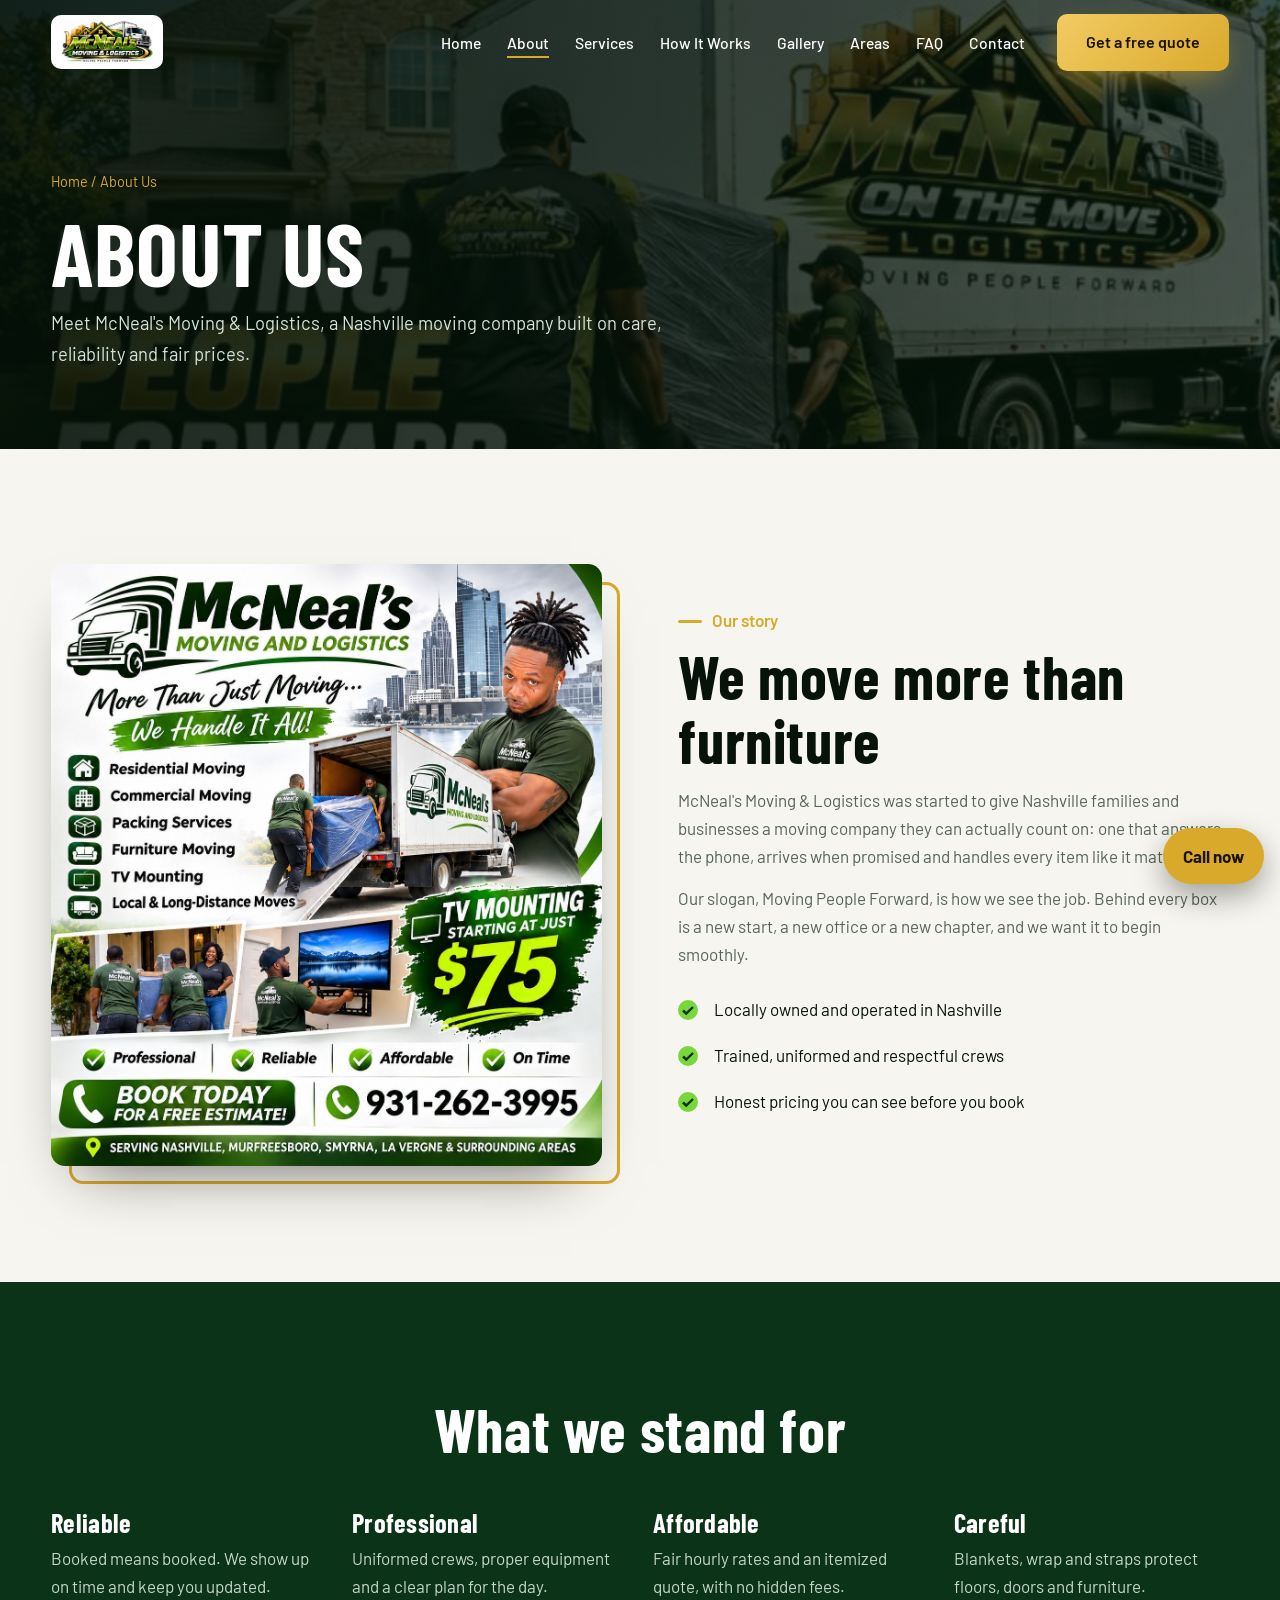
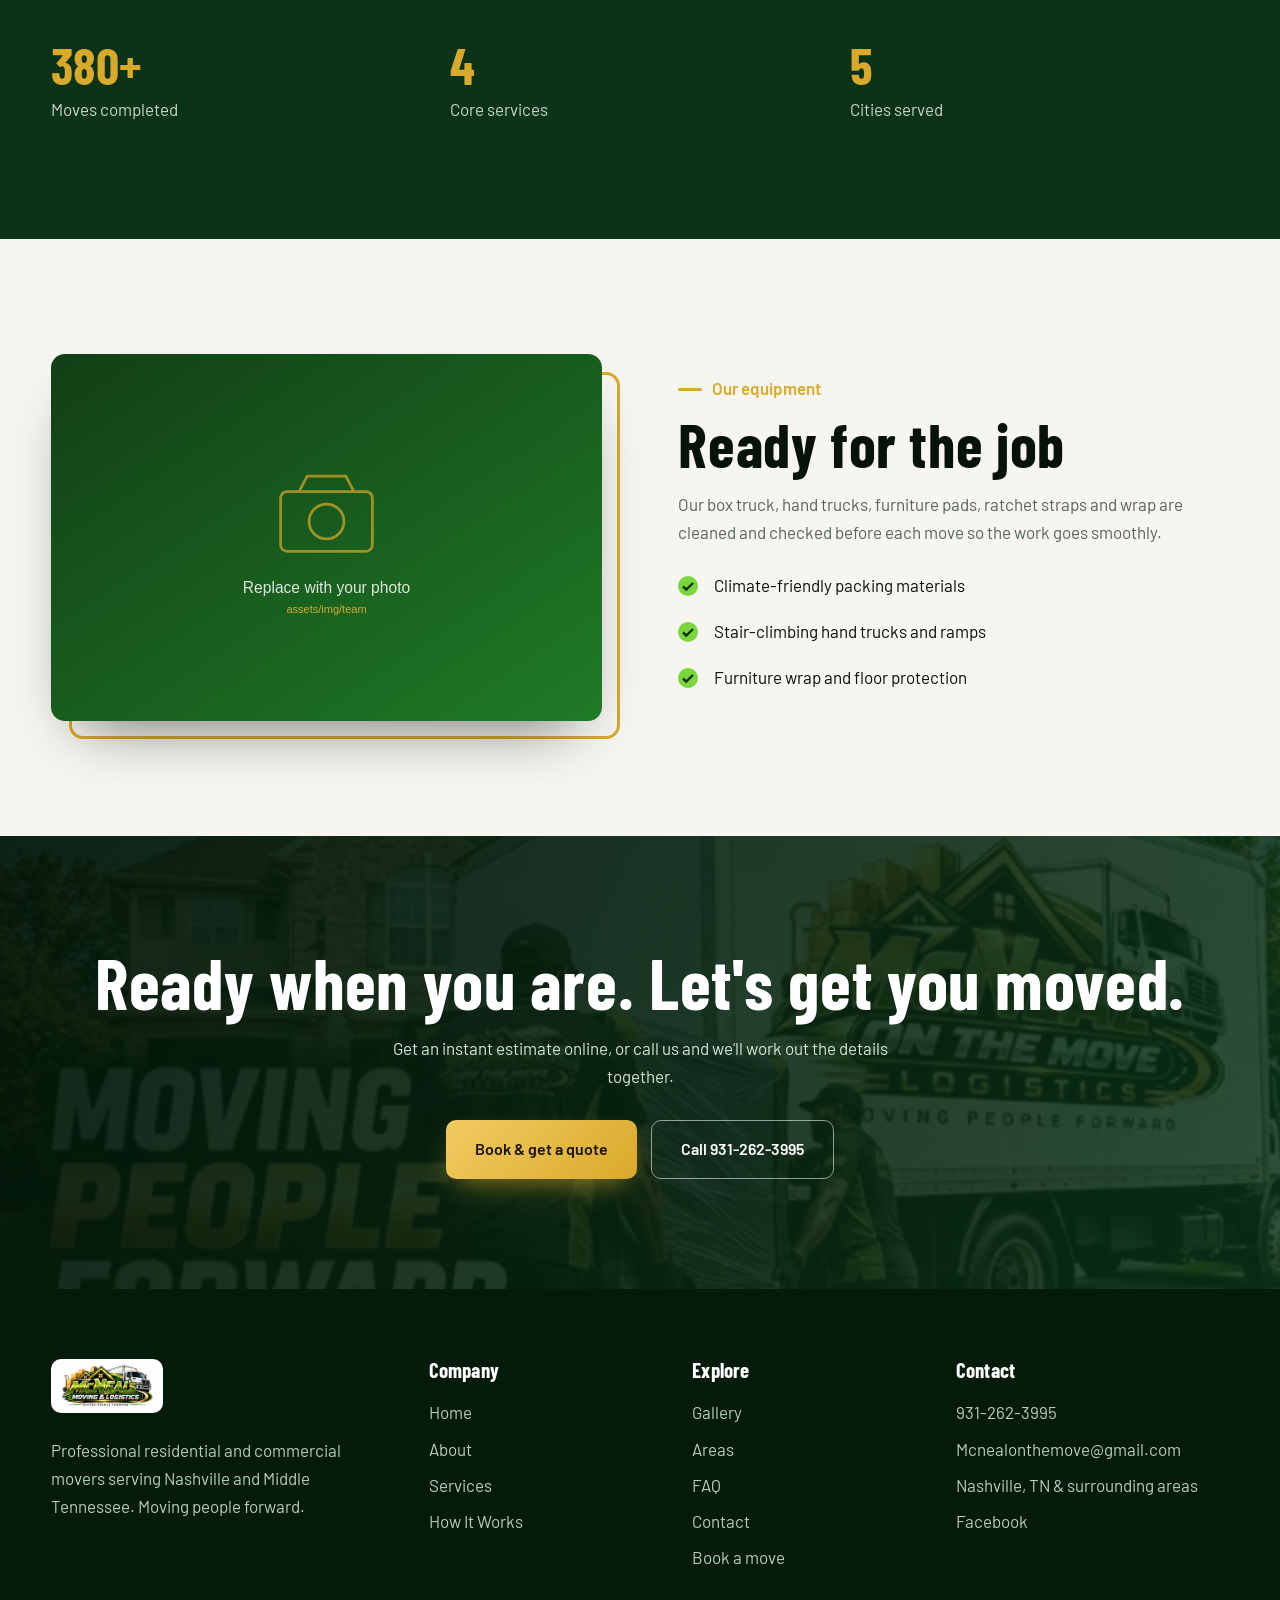
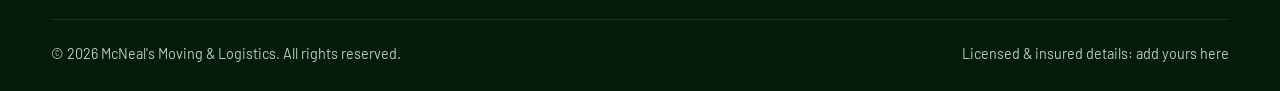
==== about.html @ 2e7971ed "created all website pages" ====
<!doctype html>
<html lang="en">
  <head>
    <meta charset="utf-8" />
    <meta
      name="viewport"
      content="width=device-width,initial-scale=1"
    />
    <title>
      About Us | McNeal's Moving &amp; Logistics, Nashville
      TN
    </title>
    <meta
      name="description"
      content="Meet McNeal's Moving & Logistics, a Nashville moving company built on care, reliability and fair prices."
    />
    <link
      rel="icon"
      href="assets/img/logo.jpg"
    />
    <link
      rel="preconnect"
      href="https://fonts.googleapis.com"
    />
    <link
      rel="preconnect"
      href="https://fonts.gstatic.com"
      crossorigin
    />
    <link
      href="https://fonts.googleapis.com/css2?family=Barlow+Condensed:wght@600;700&family=Barlow:wght@400;500;600&display=swap"
      rel="stylesheet"
    />
    <link
      rel="stylesheet"
      href="css/style.css"
    />
  </head>
  <body
    data-page="about"
    data-title="About Us"
    data-sub="Meet McNeal's Moving & Logistics, a Nashville moving company built on care, reliability and fair prices."
  >
    <main>
      <section class="sec">
        <div class="wrap split">
          <div class="pic rv">
            <img
              src="assets/img/flyer.jpg"
              alt="McNeal's team"
              loading="lazy"
            />
          </div>
          <div class="rv">
            <span class="tag">Our story</span>
            <h2>We move more than furniture</h2>
            <p>
              McNeal's Moving &amp; Logistics was started to
              give Nashville families and businesses a
              moving company they can actually count on: one
              that answers the phone, arrives when promised
              and handles every item like it matters.
            </p>
            <p style="margin-top: 14px">
              Our slogan, Moving People Forward, is how we
              see the job. Behind every box is a new start,
              a new office or a new chapter, and we want it
              to begin smoothly.
            </p>
            <ul
              class="ticks"
              style="margin-top: 18px"
            >
              <li>
                Locally owned and operated in Nashville
              </li>
              <li>
                Trained, uniformed and respectful crews
              </li>
              <li>
                Honest pricing you can see before you book
              </li>
            </ul>
          </div>
        </div>
      </section>
      <section class="sec dark">
        <div class="wrap">
          <div class="center rv">
            <h2>What we stand for</h2>
          </div>
          <div class="grid g4">
            <div class="rv">
              <h3>Reliable</h3>
              <p>
                Booked means booked. We show up on time and
                keep you updated.
              </p>
            </div>
            <div class="rv">
              <h3>Professional</h3>
              <p>
                Uniformed crews, proper equipment and a
                clear plan for the day.
              </p>
            </div>
            <div class="rv">
              <h3>Affordable</h3>
              <p>
                Fair hourly rates and an itemized quote,
                with no hidden fees.
              </p>
            </div>
            <div class="rv">
              <h3>Careful</h3>
              <p>
                Blankets, wrap and straps protect floors,
                doors and furniture.
              </p>
            </div>
          </div>
          <div class="stats">
            <div>
              <b
                data-n="500"
                data-s="+"
                >0</b
              ><span>Moves completed</span>
            </div>
            <div>
              <b data-n="5">0</b><span>Core services</span>
            </div>
            <div>
              <b data-n="6">0</b><span>Cities served</span>
            </div>
          </div>
        </div>
      </section>
      <section class="sec">
        <div class="wrap split rev">
          <div class="rv">
            <span class="tag">Our equipment</span>
            <h2>Ready for the job</h2>
            <p>
              Our box truck, hand trucks, furniture pads,
              ratchet straps and wrap are cleaned and
              checked before each move so the work goes
              smoothly.
            </p>
            <ul
              class="ticks"
              style="margin-top: 16px"
            >
              <li>Climate-friendly packing materials</li>
              <li>Stair-climbing hand trucks and ramps</li>
              <li>Furniture wrap and floor protection</li>
            </ul>
          </div>
          <div class="pic rv">
            <img
              src="assets/img/team.svg"
              alt="Our crew"
              loading="lazy"
            />
          </div>
        </div>
      </section>
    </main>
    <script src="js/main.js"></script>
  </body>
</html>
---- css/style.css ----
:root {
  --g: #0a3318;
  --g2: #1c7a2b;
  --lime: #7ad63c;
  --gold: #d9a92b;
  --ink: #07130a;
  --paper: #f6f5ef;
  --mut: #56655a;
  --r: 14px;
}
* {
  box-sizing: border-box;
  margin: 0;
  padding: 0;
}
html {
  scroll-behavior: smooth;
}
body {
  font:
    17px/1.65 "Barlow",
    sans-serif;
  color: var(--ink);
  background: var(--paper);
  overflow-x: hidden;
}
img {
  max-width: 100%;
  display: block;
}
a {
  color: inherit;
  text-decoration: none;
}
ul {
  list-style: none;
}
h1,
h2,
h3,
h4 {
  font-family: "Barlow Condensed", sans-serif;
  line-height: 1.05;
  font-weight: 700;
  letter-spacing: 0.01em;
}
h2 {
  font-size: clamp(2.3rem, 5vw, 3.8rem);
  margin-bottom: 14px;
}
h3 {
  font-size: 1.65rem;
  margin-bottom: 8px;
}
p {
  color: var(--mut);
}
.dark p {
  color: #c5d6c8;
}
.wrap {
  width: min(1200px, 92%);
  margin: auto;
}
.sec {
  padding: clamp(64px, 9vw, 120px) 0;
}
.dark {
  background: var(--g);
  color: #fff;
}
.alt {
  background: #ecebe1;
}
.lead {
  max-width: 640px;
  font-size: 1.12rem;
}
.center {
  text-align: center;
}
.center .lead {
  margin: auto;
}
.tag {
  display: inline-block;
  color: var(--gold);
  font-weight: 600;
  margin-bottom: 10px;
  padding-left: 34px;
  position: relative;
}
.tag:before {
  content: "";
  position: absolute;
  left: 0;
  top: 50%;
  width: 24px;
  height: 3px;
  background: var(--gold);
  border-radius: 3px;
}
.btn {
  display: inline-flex;
  align-items: center;
  gap: 0.5rem;
  padding: 0.95rem 1.8rem;
  border-radius: 10px;
  font-weight: 600;
  font-size: 1rem;
  border: 0;
  cursor: pointer;
  transition: 0.3s;
  font-family: inherit;
}
.btn-gold {
  background: linear-gradient(135deg, #f2cb62, var(--gold));
  color: #1b1405;
  box-shadow: 0 12px 30px -10px rgba(217, 169, 43, 0.7);
}
.btn-gold:hover {
  transform: translateY(-3px);
}
.btn-line {
  border: 1.5px solid rgba(255, 255, 255, 0.55);
  color: #fff;
}
.btn-line:hover {
  background: #fff;
  color: var(--g);
}
.btn-dk {
  background: var(--g);
  color: #fff;
}
.btn-dk:hover {
  background: var(--g2);
}
:focus-visible {
  outline: 3px solid var(--gold);
  outline-offset: 3px;
}
/* header */
#hd {
  position: fixed;
  inset: 0 0 auto;
  z-index: 50;
  transition: 0.35s;
  padding: 14px 0;
}
#hd.solid {
  background: rgba(6, 30, 14, 0.94);
  backdrop-filter: blur(12px);
  padding: 8px 0;
  box-shadow: 0 10px 30px rgba(0, 0, 0, 0.25);
}
#hd .wrap {
  display: flex;
  align-items: center;
  gap: 20px;
}
nav {
  margin-left: auto;
  margin-right: 12px;
}
.logo {
  background: #fff;
  border-radius: 10px;
  padding: 4px 10px;
}
.logo img {
  height: 46px;
  width: auto;
}
nav ul {
  display: flex;
  gap: 26px;
  align-items: center;
}
nav a {
  color: #fff;
  font-weight: 500;
  font-size: 0.98rem;
  position: relative;
  padding: 6px 0;
}
nav a:after {
  content: "";
  position: absolute;
  left: 0;
  bottom: 0;
  height: 2px;
  width: 0;
  background: var(--gold);
  transition: 0.3s;
}
nav a:hover:after,
nav a.on:after {
  width: 100%;
}
.burger {
  margin-left: auto;
  display: none;
  background: none;
  border: 0;
  width: 44px;
  height: 44px;
  cursor: pointer;
  position: relative;
  z-index: 60;
}
.burger i {
  position: absolute;
  left: 10px;
  right: 10px;
  height: 2px;
  background: #fff;
  transition: 0.3s;
}
.burger i:nth-child(1) {
  top: 15px;
}
.burger i:nth-child(2) {
  top: 21px;
}
.burger i:nth-child(3) {
  top: 27px;
}
.burger.x i:nth-child(1) {
  top: 21px;
  transform: rotate(45deg);
}
.burger.x i:nth-child(2) {
  opacity: 0;
}
.burger.x i:nth-child(3) {
  top: 21px;
  transform: rotate(-45deg);
}
@media (max-width: 1060px) {
  .burger {
    display: block;
  }
  nav {
    margin: 0;
    position: fixed;
    inset: 0;
    background: var(--g);
    display: flex;
    align-items: center;
    justify-content: center;
    transform: translateX(100%);
    transition: 0.45s;
    z-index: 55;
  }
  nav.open {
    transform: none;
  }
  nav ul {
    flex-direction: column;
    gap: 18px;
    text-align: center;
  }
  nav a {
    font-size: 1.5rem;
  }
  .hd-cta {
    display: none;
  }
}
/* hero */
.hero {
  position: relative;
  min-height: 100svh;
  background-position: 78% center !important;
  display: flex;
  align-items: center;
  color: #fff;
  overflow: hidden;
  background: #06190b url(../assets/img/hero.jpg)
    center/cover;
}
.hero:before {
  content: "";
  position: absolute;
  inset: 0;
  background: linear-gradient(
    100deg,
    rgba(3, 16, 7, 0.95) 20%,
    rgba(3, 22, 9, 0.7) 62%,
    rgba(3, 16, 7, 0.78)
  );
  z-index: 1;
}
#scene {
  position: absolute;
  left: 0;
  right: 0;
  bottom: 0;
  width: 100%;
  height: 46%;
  z-index: 2;
}
.hero .wrap {
  position: relative;
  z-index: 3;
  padding: 112px 0 175px;
}
.hero h1 {
  font-size: clamp(3rem, min(9vw, 15vh), 7.2rem);
  text-transform: uppercase;
  max-width: 900px;
  line-height: 0.92;
}
.hero h1 span {
  display: inline-block;
  overflow: hidden;
  vertical-align: top;
}
.hero h1 b {
  display: inline-block;
  transform: translateY(105%);
  animation: up 0.9s cubic-bezier(0.2, 0.8, 0.2, 1) forwards;
  animation-delay: calc(0.15s * var(--i));
}
.hero h1 em {
  font-style: normal;
  color: var(--gold);
}
@keyframes up {
  to {
    transform: none;
  }
}
.hero p {
  max-width: 560px;
  font-size: 1.2rem;
  margin: 22px 0 32px;
  color: #dcebde;
  opacity: 0;
  animation: fade 1s 0.9s forwards;
}
.hero .btns {
  opacity: 0;
  animation: fade 1s 1.1s forwards;
}
@keyframes fade {
  to {
    opacity: 1;
  }
}
.btns {
  display: flex;
  gap: 14px;
  flex-wrap: wrap;
}
.float {
  position: absolute;
  right: 4%;
  z-index: 3;
  background: rgba(255, 255, 255, 0.1);
  backdrop-filter: blur(14px);
  border: 1px solid rgba(255, 255, 255, 0.25);
  border-radius: var(--r);
  padding: 16px 22px;
  color: #fff;
  animation: bob 5s ease-in-out infinite;
}
.float b {
  display: block;
  font: 700 2.2rem "Barlow Condensed";
  color: var(--gold);
}
.f1 {
  top: 24%;
}
.f2 {
  top: 44%;
  animation-delay: -2.5s;
}
@keyframes bob {
  50% {
    transform: translateY(-12px);
  }
}
@media (max-width: 900px) {
  .float {
    display: none;
  }
  .hero .wrap {
    padding-bottom: 150px;
  }
  #scene {
    height: 34%;
  }
}
.banner {
  position: relative;
  padding: 170px 0 80px;
  color: #fff;
  background: #06190b url(../assets/img/hero.jpg)
    center/cover;
}
.banner:before {
  content: "";
  position: absolute;
  inset: 0;
  background: linear-gradient(
    100deg,
    rgba(3, 16, 7, 0.92),
    rgba(3, 22, 9, 0.7)
  );
}
.banner .wrap {
  position: relative;
}
.banner h1 {
  font-size: clamp(2.8rem, 7vw, 5.5rem);
  text-transform: uppercase;
}
.banner p {
  color: #d4e4d7;
  max-width: 620px;
  margin-top: 10px;
  font-size: 1.15rem;
}
.crumb {
  font-size: 0.9rem;
  color: var(--gold);
  margin-bottom: 12px;
}
/* strip */
.strip {
  background: var(--gold);
  color: #1b1405;
  overflow: hidden;
  white-space: nowrap;
  padding: 16px 0;
  font: 700 1.35rem "Barlow Condensed";
  text-transform: uppercase;
}
.strip div {
  display: inline-flex;
  gap: 50px;
  animation: mq 28s linear infinite;
  padding-right: 50px;
}
@keyframes mq {
  to {
    transform: translateX(-50%);
  }
}
/* grids/cards */
.grid {
  display: grid;
  gap: 26px;
  margin-top: 48px;
}
.g3 {
  grid-template-columns: repeat(
    auto-fit,
    minmax(290px, 1fr)
  );
}
.g4 {
  grid-template-columns: repeat(
    auto-fit,
    minmax(230px, 1fr)
  );
}
.g2 {
  grid-template-columns: repeat(
    auto-fit,
    minmax(340px, 1fr)
  );
}
.card {
  background: #fff;
  border-radius: var(--r);
  overflow: hidden;
  box-shadow: 0 24px 50px -30px rgba(7, 40, 16, 0.55);
  transition: 0.4s;
  border: 1px solid #e4e2d4;
}
.card:hover {
  transform: translateY(-6px);
}
.card .im {
  overflow: hidden;
}
.card img {
  aspect-ratio: 16/10;
  object-fit: cover;
  width: 100%;
  transition: 0.7s;
}
.card:hover img {
  transform: scale(1.07);
}
.card .b {
  padding: 24px 26px 28px;
}
.card .more {
  display: inline-block;
  margin-top: 12px;
  font-weight: 600;
  color: var(--g2);
  border-bottom: 2px solid var(--gold);
}
.split {
  display: grid;
  grid-template-columns: 1fr 1fr;
  gap: clamp(30px, 6vw, 80px);
  align-items: center;
}
.split.rev > :first-child {
  order: 2;
}
@media (max-width: 860px) {
  .split {
    grid-template-columns: 1fr;
  }
  .split.rev > :first-child {
    order: 0;
  }
}
.pic {
  position: relative;
}
.pic img {
  border-radius: var(--r);
  width: 100%;
  box-shadow: 0 30px 60px -30px rgba(0, 0, 0, 0.6);
}
.pic:after {
  content: "";
  position: absolute;
  inset: 18px -18px -18px 18px;
  border: 3px solid var(--gold);
  border-radius: var(--r);
  z-index: -1;
}
.ticks li {
  padding: 9px 0 9px 36px;
  position: relative;
  color: var(--ink);
}
.dark .ticks li {
  color: #eef6ef;
}
.ticks li:before {
  content: "";
  position: absolute;
  left: 0;
  top: 14px;
  width: 20px;
  height: 20px;
  border-radius: 50%;
  background: var(--lime)
    url("data:image/svg+xml,%3Csvg xmlns='http://www.w3.org/2000/svg' viewBox='0 0 20 20'%3E%3Cpath d='M5 10.5l3.2 3L15 7' fill='none' stroke='%230a3318' stroke-width='2.4'/%3E%3C/svg%3E");
}
.stats {
  display: grid;
  grid-template-columns: repeat(
    auto-fit,
    minmax(150px, 1fr)
  );
  gap: 20px;
  margin-top: 34px;
}
.stats b {
  display: block;
  font: 700 3.2rem "Barlow Condensed";
  color: var(--gold);
}
.stats span {
  color: #c5d6c8;
}
.steps {
  counter-reset: s;
  display: grid;
  gap: 0;
  margin-top: 48px;
  position: relative;
}
.steps li {
  counter-increment: s;
  display: grid;
  grid-template-columns: 70px 1fr;
  gap: 20px;
  padding: 0 0 38px;
  position: relative;
}
.steps li:before {
  content: counter(s);
  width: 54px;
  height: 54px;
  border-radius: 50%;
  background: var(--gold);
  color: #1b1405;
  display: grid;
  place-items: center;
  font: 700 1.6rem "Barlow Condensed";
  z-index: 1;
}
.steps li:after {
  content: "";
  position: absolute;
  left: 26px;
  top: 54px;
  bottom: 0;
  width: 2px;
  background: rgba(217, 169, 43, 0.45);
}
.steps li:last-child:after {
  display: none;
}
.steps h3 {
  color: inherit;
}
.promo {
  background: linear-gradient(
    120deg,
    var(--g) 40%,
    #13602a
  );
  color: #fff;
  border-radius: 22px;
  padding: clamp(30px, 5vw, 64px);
  display: flex;
  gap: 30px;
  align-items: center;
  justify-content: space-between;
  flex-wrap: wrap;
  position: relative;
  overflow: hidden;
}
.promo:after {
  content: "$75";
  position: absolute;
  right: -10px;
  bottom: -60px;
  font: 700 14rem "Barlow Condensed";
  color: rgba(122, 214, 60, 0.1);
  line-height: 1;
}
.promo > * {
  position: relative;
  z-index: 1;
}
.promo h2 {
  margin: 0;
}
/* faq */
details {
  background: #fff;
  border: 1px solid #e1dfd0;
  border-radius: var(--r);
  padding: 20px 26px;
  margin-bottom: 14px;
  transition: 0.3s;
}
details[open] {
  border-color: var(--gold);
  box-shadow: 0 18px 40px -28px rgba(0, 0, 0, 0.5);
}
summary {
  cursor: pointer;
  font: 700 1.35rem "Barlow Condensed";
  list-style: none;
  display: flex;
  justify-content: space-between;
  gap: 16px;
}
summary::-webkit-details-marker {
  display: none;
}
summary:after {
  content: "+";
  color: var(--gold);
  font-size: 1.7rem;
  line-height: 1;
}
details[open] summary:after {
  content: "\2212";
}
details p {
  margin-top: 10px;
}
/* testimonials */
.tm {
  display: grid;
  grid-auto-flow: column;
  grid-auto-columns: min(380px, 84%);
  gap: 22px;
  overflow-x: auto;
  scroll-snap-type: x mandatory;
  padding: 10px 4px 26px;
  margin-top: 40px;
}
.tm::-webkit-scrollbar {
  height: 6px;
}
.tm::-webkit-scrollbar-thumb {
  background: var(--gold);
  border-radius: 9px;
}
.tm figure {
  scroll-snap-align: start;
  background: #fff;
  border-radius: var(--r);
  padding: 28px;
  border: 1px solid #e4e2d4;
}
.tm blockquote {
  font-size: 1.1rem;
  color: var(--ink);
  margin-bottom: 16px;
}
.tm figcaption {
  font-weight: 600;
  color: var(--g2);
}
.st {
  color: var(--gold);
  letter-spacing: 3px;
  margin-bottom: 10px;
}
.chips {
  display: flex;
  flex-wrap: wrap;
  gap: 12px;
  margin-top: 30px;
}
.chips span {
  padding: 10px 20px;
  border-radius: 99px;
  border: 1.5px solid rgba(217, 169, 43, 0.7);
  font-weight: 500;
}
.dark .chips span {
  color: #fff;
}
/* gallery */
.filters {
  display: flex;
  gap: 10px;
  flex-wrap: wrap;
  margin: 30px 0 0;
}
.filters button {
  padding: 10px 20px;
  border-radius: 99px;
  border: 1.5px solid var(--g);
  background: none;
  font: 600 1rem "Barlow";
  cursor: pointer;
  transition: 0.3s;
}
.filters button.on,
.filters button:hover {
  background: var(--g);
  color: #fff;
}
.gal {
  columns: 3 280px;
  column-gap: 18px;
  margin-top: 34px;
}
.gal figure {
  break-inside: avoid;
  margin-bottom: 18px;
  border-radius: var(--r);
  overflow: hidden;
  position: relative;
  cursor: zoom-in;
}
.gal img {
  width: 100%;
  transition: 0.6s;
}
.gal figure:hover img {
  transform: scale(1.06);
}
.gal figcaption {
  position: absolute;
  left: 0;
  right: 0;
  bottom: 0;
  padding: 40px 18px 14px;
  color: #fff;
  background: linear-gradient(
    transparent,
    rgba(0, 0, 0, 0.8)
  );
  font-weight: 600;
}
.gal figure.hide {
  display: none;
}
.ba {
  position: relative;
  aspect-ratio: 3/2;
  border-radius: var(--r);
  overflow: hidden;
  user-select: none;
  --p: 50%;
  box-shadow: 0 24px 50px -28px rgba(0, 0, 0, 0.6);
}
.ba img {
  position: absolute;
  inset: 0;
  width: 100%;
  height: 100%;
  object-fit: cover;
}
.ba .bf {
  position: absolute;
  inset: 0;
  clip-path: inset(0 calc(100% - var(--p)) 0 0);
}
.ba .ln {
  position: absolute;
  top: 0;
  bottom: 0;
  left: var(--p);
  width: 3px;
  background: var(--gold);
  transform: translateX(-50%);
}
.ba .ln:after {
  content: "\2194";
  position: absolute;
  top: 50%;
  left: 50%;
  transform: translate(-50%, -50%);
  width: 44px;
  height: 44px;
  border-radius: 50%;
  background: var(--gold);
  display: grid;
  place-items: center;
  font-weight: 700;
}
.ba input {
  position: absolute;
  inset: 0;
  width: 100%;
  height: 100%;
  opacity: 0;
  cursor: ew-resize;
  touch-action: pan-y;
}
.ba i {
  position: absolute;
  top: 14px;
  padding: 4px 12px;
  background: rgba(0, 0, 0, 0.65);
  color: #fff;
  border-radius: 99px;
  font-size: 0.85rem;
  font-style: normal;
}
.ba i:nth-of-type(1) {
  left: 14px;
}
.ba i:nth-of-type(2) {
  right: 14px;
}
#lb {
  position: fixed;
  inset: 0;
  background: rgba(0, 0, 0, 0.92);
  z-index: 100;
  display: none;
  place-items: center;
  padding: 20px;
  cursor: zoom-out;
}
#lb.on {
  display: grid;
}
#lb img {
  max-height: 88vh;
  border-radius: 10px;
}
/* forms */
.form {
  background: #fff;
  border-radius: 18px;
  padding: clamp(22px, 4vw, 40px);
  border: 1px solid #e1dfd0;
}
.fg {
  display: grid;
  grid-template-columns: repeat(
    auto-fit,
    minmax(220px, 1fr)
  );
  gap: 18px;
  margin-bottom: 18px;
}
label {
  display: block;
  font-weight: 600;
  font-size: 0.95rem;
  margin-bottom: 6px;
}
input,
select,
textarea {
  width: 100%;
  padding: 13px 14px;
  border: 1.5px solid #d3d1c1;
  border-radius: 10px;
  font: inherit;
  background: #fbfbf7;
  transition: 0.2s;
}
input:focus,
select:focus,
textarea:focus {
  border-color: var(--g2);
  outline: 0;
  box-shadow: 0 0 0 4px rgba(28, 122, 43, 0.15);
}
input[type="range"] {
  padding: 0;
  accent-color: var(--g2);
}
.opts {
  display: flex;
  gap: 10px;
  flex-wrap: wrap;
}
.opts label {
  margin: 0;
  flex: 1;
  min-width: 110px;
  cursor: pointer;
}
.opts input {
  display: none;
}
.opts span {
  display: block;
  text-align: center;
  padding: 12px;
  border: 1.5px solid #d3d1c1;
  border-radius: 10px;
  font-weight: 600;
  transition: 0.2s;
}
.opts input:checked + span {
  background: var(--g);
  border-color: var(--g);
  color: #fff;
}
.chk {
  display: flex;
  gap: 10px;
  align-items: center;
  padding: 12px 14px;
  border: 1.5px solid #d3d1c1;
  border-radius: 10px;
  cursor: pointer;
  font-weight: 500;
  margin: 0;
}
.chk input {
  width: 20px;
  height: 20px;
  accent-color: var(--g2);
}
.bk {
  display: grid;
  grid-template-columns: 1fr 380px;
  gap: 34px;
  align-items: start;
}
@media (max-width: 980px) {
  .bk {
    grid-template-columns: 1fr;
  }
}
.sum {
  position: sticky;
  top: 96px;
  background: var(--g);
  color: #fff;
  border-radius: 18px;
  padding: 30px;
}
.sum h3 {
  color: var(--gold);
}
.sum li {
  display: flex;
  justify-content: space-between;
  gap: 12px;
  padding: 9px 0;
  border-bottom: 1px solid rgba(255, 255, 255, 0.12);
  color: #dcebde;
}
.sum .tot {
  display: flex;
  justify-content: space-between;
  align-items: end;
  margin-top: 18px;
}
.sum .tot b {
  font: 700 3.4rem "Barlow Condensed";
  color: var(--gold);
  line-height: 1;
}
.sum small {
  color: #a9bdae;
  display: block;
  margin-top: 10px;
}
.ok {
  text-align: center;
  padding: 40px 10px;
}
.ok h2 {
  color: var(--g2);
}
.msg {
  margin-top: 14px;
  font-weight: 600;
}
.err {
  color: #b3261e;
}
.ct {
  display: flex;
  gap: 16px;
  align-items: flex-start;
  margin-bottom: 22px;
}
.ct i {
  width: 50px;
  height: 50px;
  border-radius: 12px;
  background: var(--g);
  color: var(--gold);
  display: grid;
  place-items: center;
  font-style: normal;
  font-size: 1.3rem;
  flex: none;
}
.ct b {
  display: block;
}
.map {
  border: 0;
  width: 100%;
  height: 380px;
  border-radius: var(--r);
  margin-top: 30px;
  filter: saturate(0.8);
}
.cta {
  background:
    linear-gradient(
      115deg,
      rgba(3, 22, 9, 0.94),
      rgba(10, 51, 24, 0.84)
    ),
    url(../assets/img/hero.jpg) center/cover;
  color: #fff;
  text-align: center;
  padding: clamp(70px, 9vw, 110px) 0;
}
.cta h2 {
  font-size: clamp(2.4rem, 6vw, 4.4rem);
}
.cta p {
  color: #d4e4d7;
  margin: 0 auto 30px;
  max-width: 560px;
}
.cta .btns {
  justify-content: center;
}
footer {
  background: #041a0a;
  color: #b9ccbd;
  padding: 70px 0 26px;
}
footer .gr {
  display: grid;
  grid-template-columns: 1.5fr 1fr 1fr 1.2fr;
  gap: 36px;
}
@media (max-width: 860px) {
  footer .gr {
    grid-template-columns: 1fr 1fr;
  }
}
@media (max-width: 520px) {
  footer .gr {
    grid-template-columns: 1fr;
  }
}
footer h4 {
  color: #fff;
  font-size: 1.3rem;
  margin-bottom: 14px;
}
footer li {
  padding: 4px 0;
}
footer a:hover {
  color: var(--gold);
}
footer .cp {
  border-top: 1px solid rgba(255, 255, 255, 0.1);
  margin-top: 44px;
  padding-top: 22px;
  font-size: 0.9rem;
  display: flex;
  justify-content: space-between;
  flex-wrap: wrap;
  gap: 10px;
}
.wa {
  position: fixed;
  right: 16px;
  bottom: 16px;
  z-index: 40;
  background: var(--gold);
  color: #1b1405;
  font-weight: 700;
  padding: 14px 20px;
  border-radius: 99px;
  box-shadow: 0 12px 30px rgba(0, 0, 0, 0.35);
}
.js .rv {
  opacity: 0;
  transform: translateY(26px);
  transition:
    opacity 0.8s,
    transform 0.8s;
  transition-delay: var(--d, 0s);
}
.js .rv.in {
  opacity: 1;
  transform: none;
}
@media (prefers-reduced-motion: reduce) {
  * {
    animation: none !important;
    transition: none !important;
  }
  .js .rv {
    opacity: 1;
    transform: none;
  }
  .hero h1 b {
    transform: none;
  }
  .hero p,
  .hero .btns {
    opacity: 1;
  }
}

.hero-grid {
  display: grid;
  grid-template-columns: 1.3fr 0.7fr;
  gap: clamp(30px, 6vw, 90px);
  align-items: center;
}
.hero h1 {
  font-size: clamp(3rem, min(8vw, 11.5vh), 6.2rem);
}
.rule {
  width: 96px;
  height: 4px;
  background: linear-gradient(
    90deg,
    var(--gold),
    var(--lime)
  );
  border-radius: 4px;
  margin: 26px 0 0;
  transform-origin: left;
  transform: scaleX(0);
  animation: rl 1s 0.8s cubic-bezier(0.2, 0.8, 0.2, 1)
    forwards;
}
@keyframes rl {
  to {
    transform: none;
  }
}
.hero .rule + p {
  margin-top: 20px;
}
.trust {
  display: flex;
  flex-wrap: wrap;
  gap: 10px 28px;
  margin-top: 34px;
  padding-top: 22px;
  border-top: 1px solid rgba(255, 255, 255, 0.2);
  max-width: 560px;
  opacity: 0;
  animation: fade 1s 1.4s forwards;
}
.trust li {
  position: relative;
  padding-left: 22px;
  font-weight: 500;
  color: #e8f2ea;
}
.trust li:before {
  content: "";
  position: absolute;
  left: 0;
  top: 9px;
  width: 10px;
  height: 10px;
  border-radius: 50%;
  background: var(--lime);
}
.panel {
  background: linear-gradient(
    160deg,
    rgba(255, 255, 255, 0.14),
    rgba(255, 255, 255, 0.05)
  );
  backdrop-filter: blur(16px);
  border: 1px solid rgba(255, 255, 255, 0.25);
  border-top: 3px solid var(--gold);
  border-radius: var(--r);
  padding: 30px;
  box-shadow: 0 40px 80px -30px rgba(0, 0, 0, 0.7);
  opacity: 0;
  transform: translateY(30px);
  animation: pin 1s 1.1s cubic-bezier(0.2, 0.8, 0.2, 1)
    forwards;
}
@keyframes pin {
  to {
    opacity: 1;
    transform: none;
  }
}
.panel h3 {
  color: #fff;
  font-size: 1.7rem;
  margin-bottom: 8px;
}
.panel li {
  display: flex;
  justify-content: space-between;
  gap: 14px;
  padding: 13px 0;
  border-bottom: 1px solid rgba(255, 255, 255, 0.16);
  color: #cfe0d2;
}
.panel li b {
  color: #fff;
  font-weight: 600;
  text-align: right;
}
.panel .btn {
  width: 100%;
  justify-content: center;
  margin-top: 22px;
}
.panel small {
  display: block;
  text-align: center;
  margin-top: 14px;
  color: #b7cbba;
}
@media (max-width: 960px) {
  .hero-grid {
    grid-template-columns: 1fr;
  }
  .panel {
    display: none;
  }
}
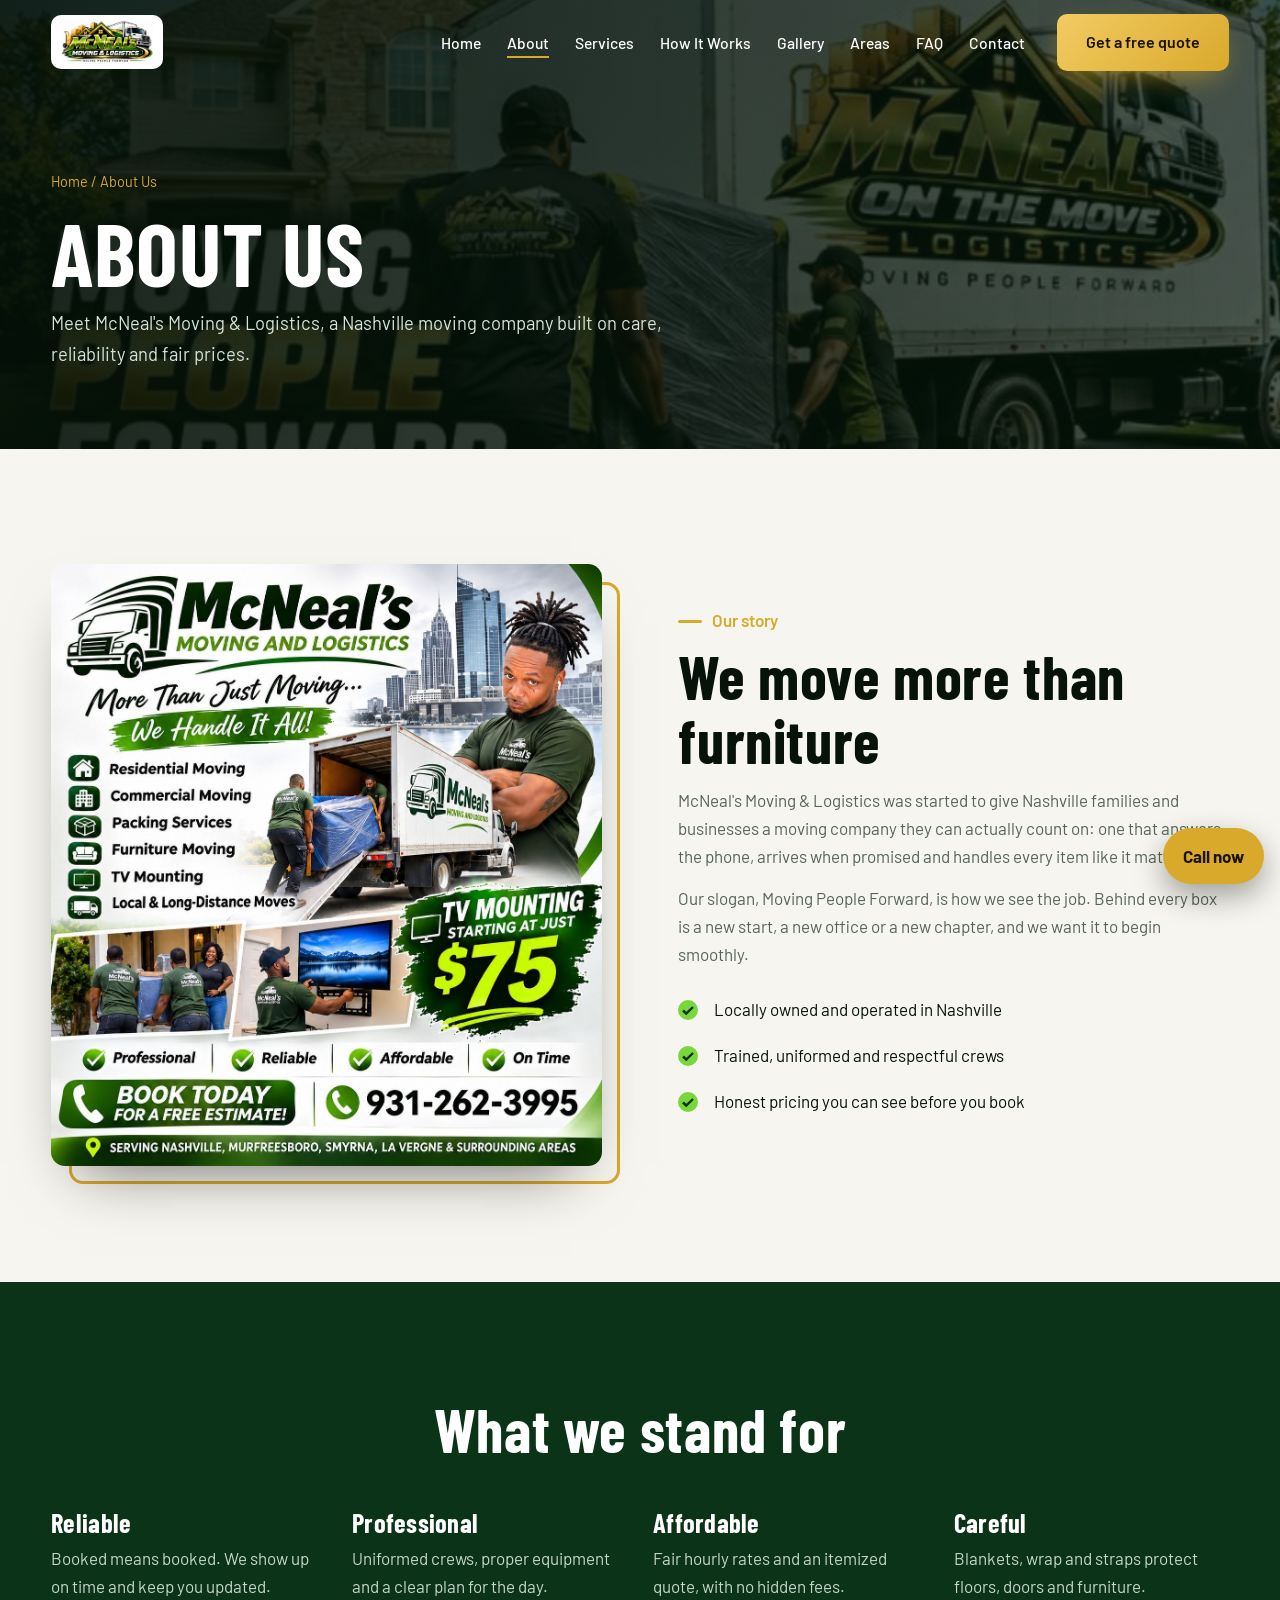
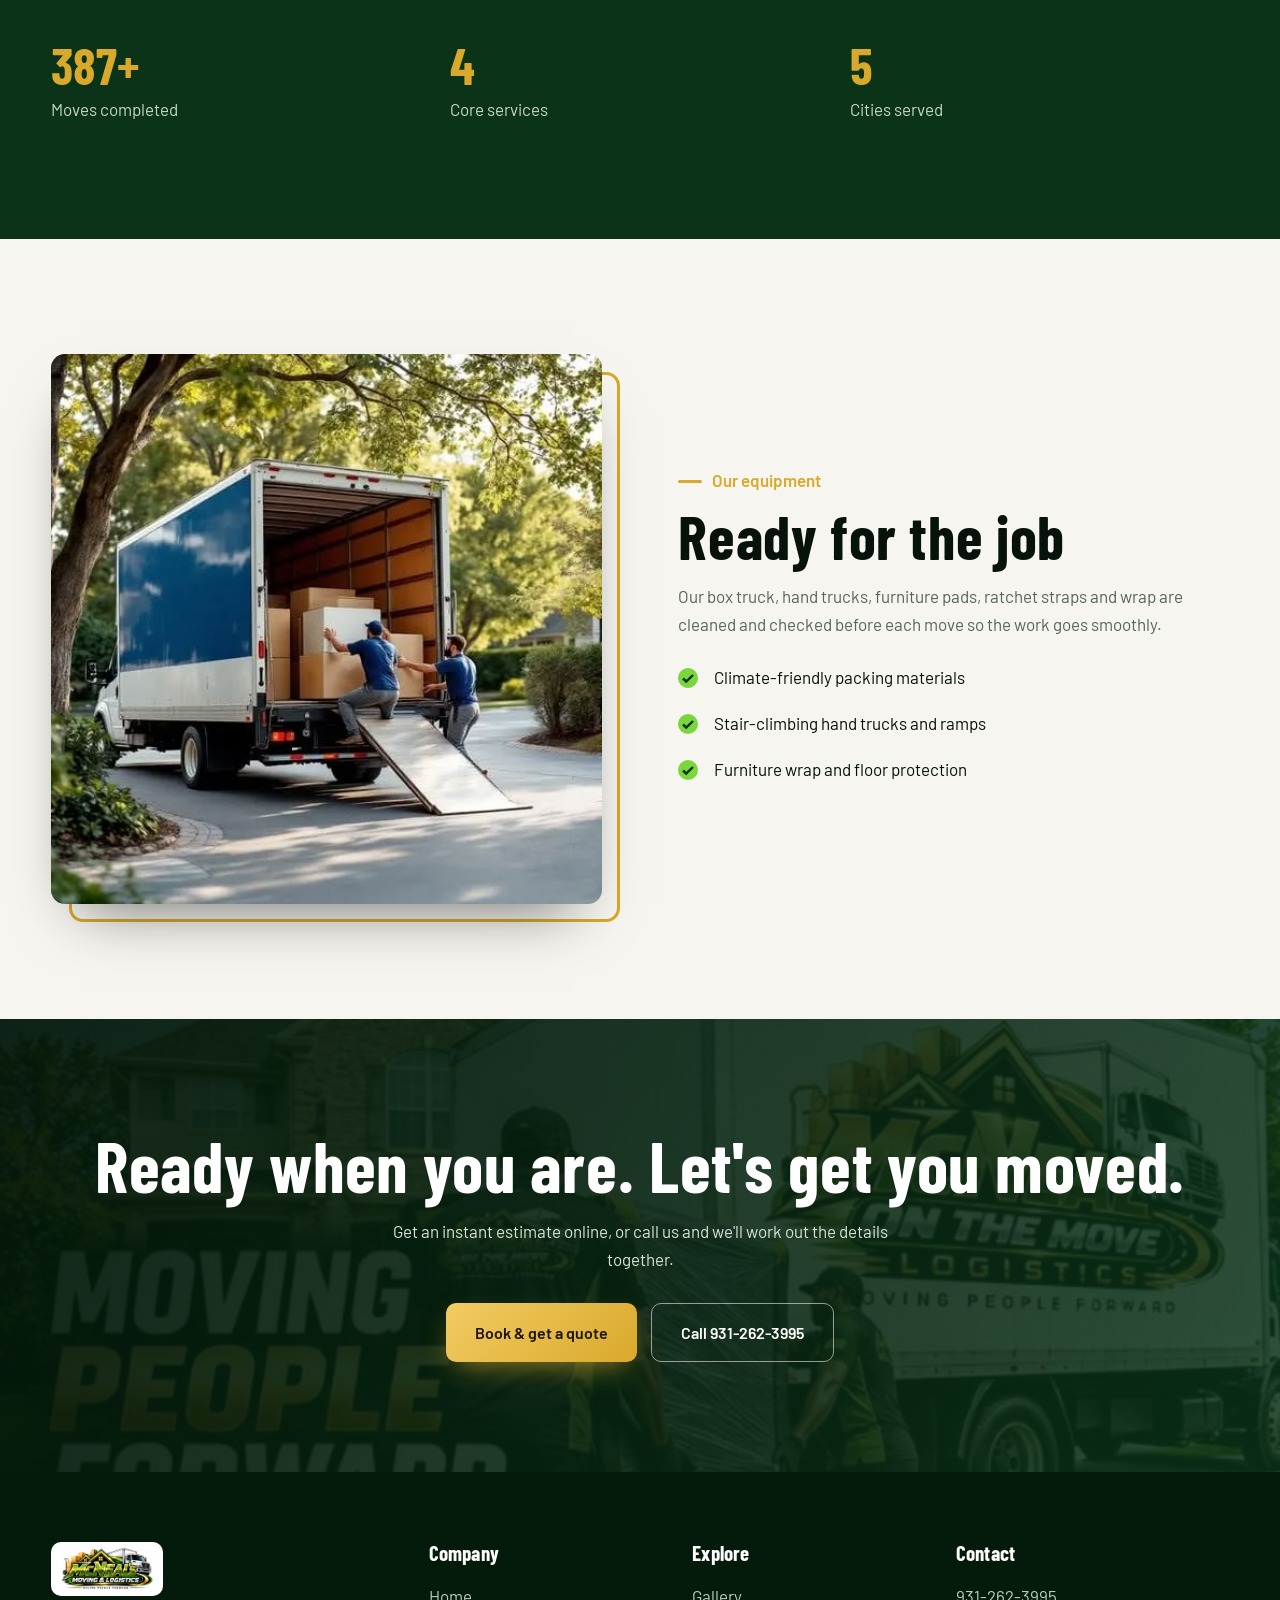
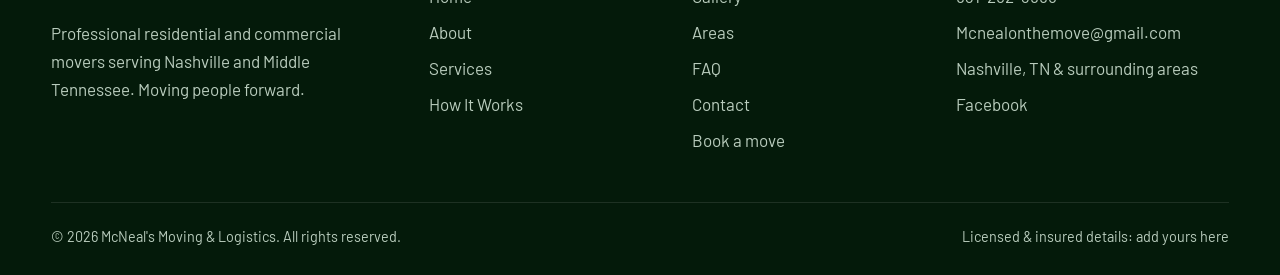
==== commit ec3260d1: "added images, more style and fix responsiveness issue" ====
--- a/about.html
+++ b/about.html
@@ -158,7 +158,7 @@
           </div>
           <div class="pic rv">
             <img
-              src="assets/img/team.svg"
+              src="assets/img/equip.jpg"
               alt="Our crew"
               loading="lazy"
             />
--- a/css/style.css
+++ b/css/style.css
@@ -277,7 +277,7 @@
   align-items: center;
   color: #fff;
   overflow: hidden;
-  background: #06190b url(../assets/img/hero.jpg)
+  background: #06190b url(../assets/img/trucking.jpg)
     center/cover;
 }
 .hero:before {
@@ -1204,6 +1204,7 @@
   flex-wrap: wrap;
   gap: 10px 28px;
   margin-top: 34px;
+  margin-bottom: 34px;
   padding-top: 22px;
   border-top: 1px solid rgba(255, 255, 255, 0.2);
   max-width: 560px;
@@ -1286,3 +1287,6 @@
     display: none;
   }
 }
+.textondark {
+  color: rgb(31, 31, 31);
+}
